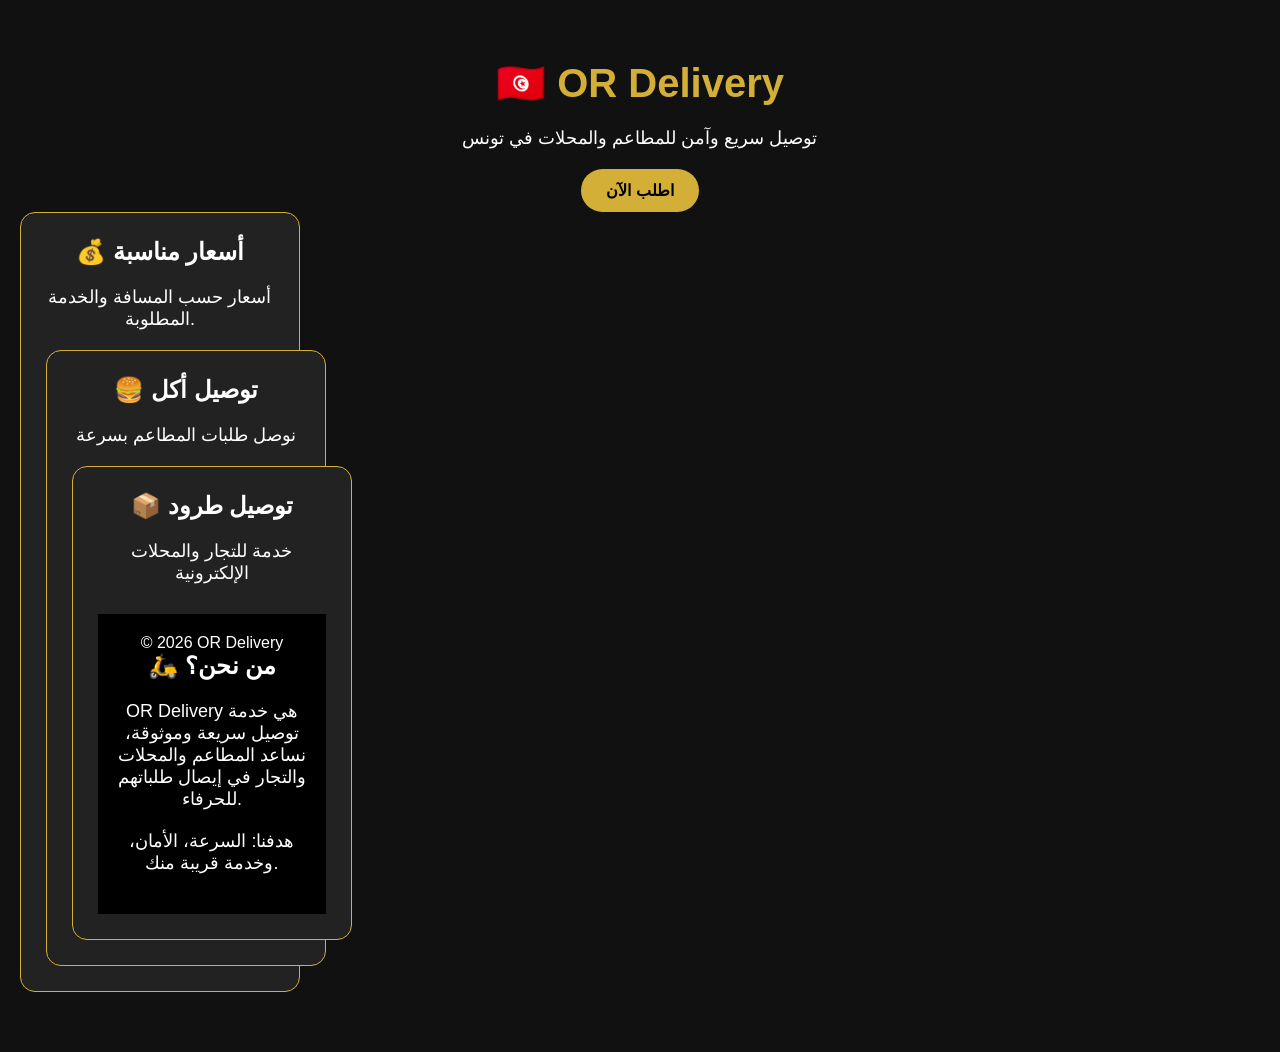
==== index.html @ 9775df67 "Update index.html" ====
<!DOCTYPE html>
<html lang="ar">
<head>
    <meta charset="UTF-8">
    <meta name="viewport" content="width=device-width, initial-scale=1.0">
    <title>OR Delivery</title>
    <link rel="stylesheet" href="style.css">


<section class="hero">
    <h1>🇹🇳 OR Delivery</h1>
    <p>توصيل سريع وآمن للمطاعم والمحلات في تونس</p>
    <a class="btn" href="https://wa.me/21694773359" target="_blank">اطلب الآن</a>

    <div class="card">
        <h2>💰 أسعار مناسبة</h2>
        <p>أسعار حسب المسافة والخدمة المطلوبة.</p>
    <div class="card">
        <h2>🍔 توصيل أكل</h2>
        <p>نوصل طلبات المطاعم بسرعة</p>
    <div class="card">
        <h2>📦 توصيل طرود</h2>
        <p>خدمة للتجار والمحلات الإلكترونية</p>
<footer>
    © 2026 OR Delivery
    <section class="about">
    <h2>🛵 من نحن؟</h2>
    <p>
        OR Delivery هي خدمة توصيل سريعة وموثوقة،
        نساعد المطاعم والمحلات والتجار في إيصال طلباتهم للحرفاء.
    </p>

    <p>
        هدفنا: السرعة، الأمان، وخدمة قريبة منك.
    </p>
</section>
</footer>

<script src="script.js"></script>

</body>
</html>
---- style.css ----
* {
    margin: 0;
    padding: 0;
    box-sizing: border-box;
    font-family: Arial, sans-serif;
}

body {
    background: #111;
    color: white;
}

header {
    background: #000;
    padding: 20px;
    text-align: center;
    border-bottom: 2px solid #d4af37;
}

.logo {
    color: #d4af37;
    font-size: 32px;
    font-weight: bold;
}

nav a {
    color: white;
    text-decoration: none;
    margin: 10px;
}

.hero {
    padding: 60px 20px;
    text-align: center;
}

.hero h1 {
    font-size: 40px;
    color: #d4af37;
}

.hero p {
    margin: 20px 0;
    font-size: 18px;
}

.btn {
    display: inline-block;
    background: #d4af37;
    color: black;
    padding: 12px 25px;
    border-radius: 30px;
    text-decoration: none;
    font-weight: bold;
}

.services {
    display: flex;
    justify-content: center;
    gap: 20px;
    padding: 40px 20px;
    flex-wrap: wrap;
}

.card {
    background: #222;
    padding: 25px;
    width: 280px;
    border-radius: 15px;
    text-align: center;
    border: 1px solid #d4af37;
}

footer {
    background: #000;
    text-align: center;
    padding: 20px;
    margin-top: 30px;
}
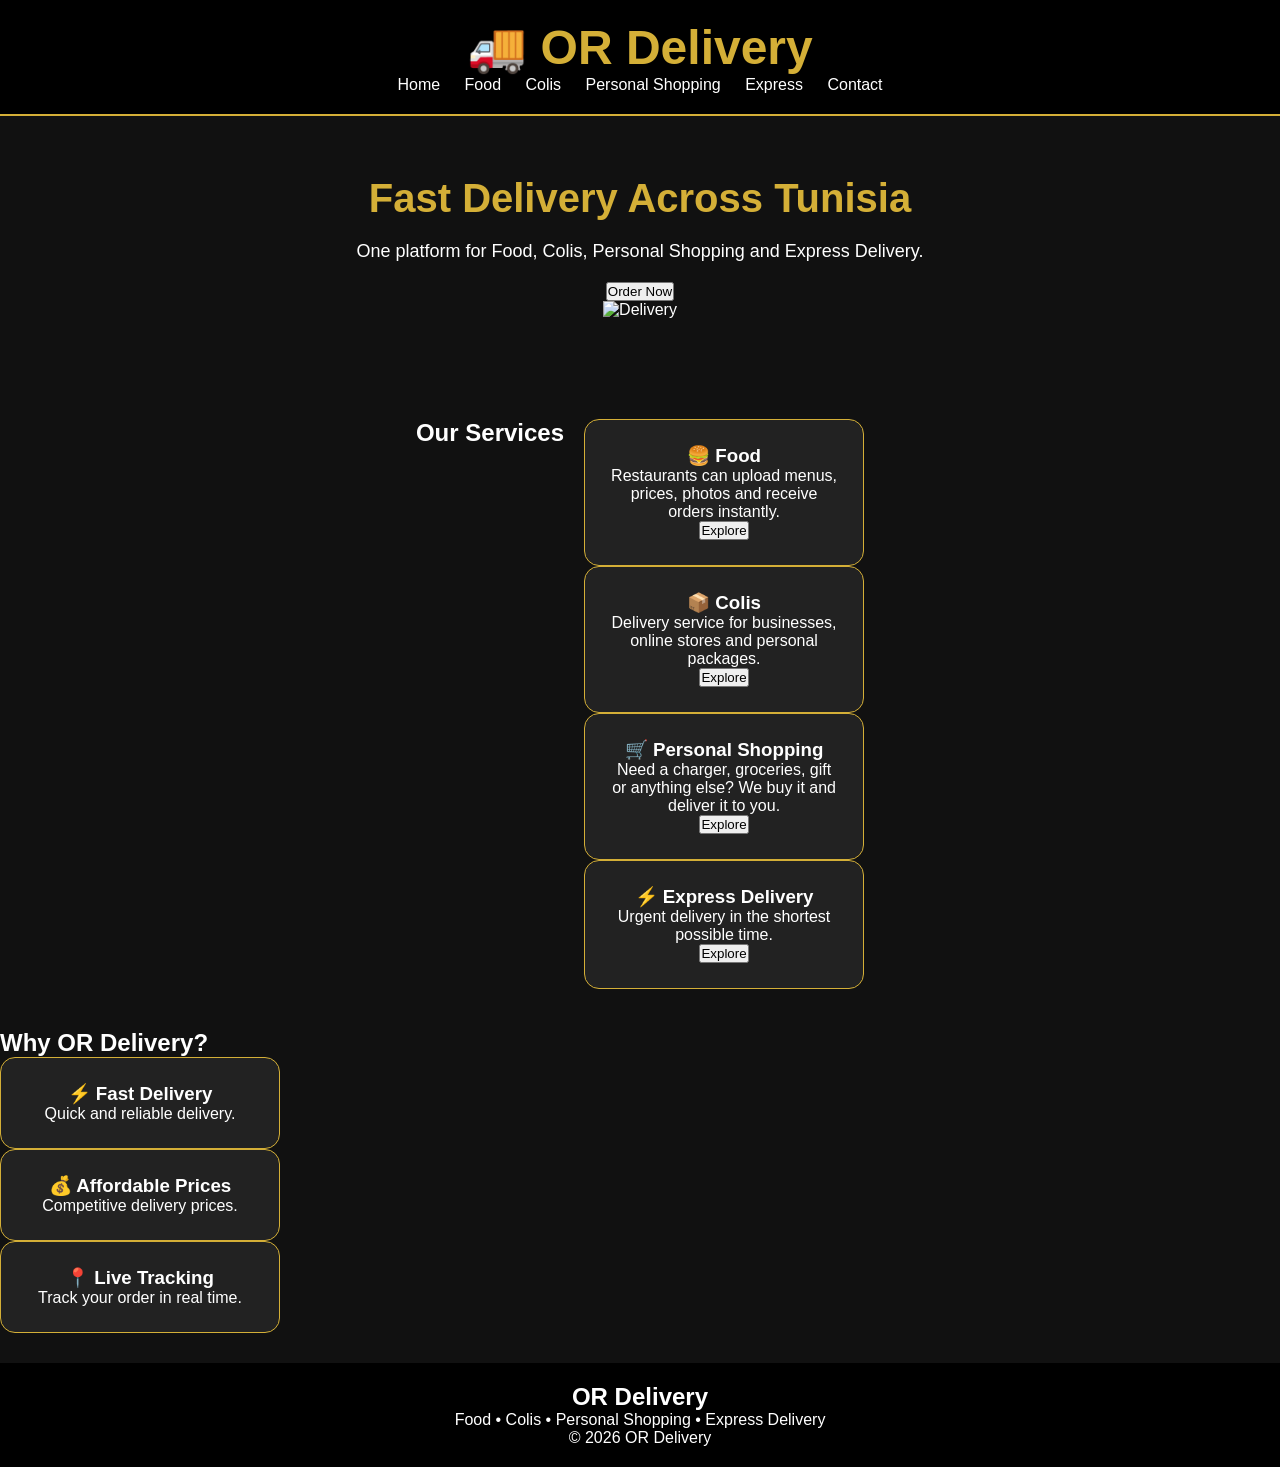
==== commit e51ab92f: "Update index.html" ====
--- a/index.html
+++ b/index.html
@@ -1,39 +1,130 @@
 <!DOCTYPE html>
-<html lang="ar">
+<html lang="en">
 <head>
     <meta charset="UTF-8">
     <meta name="viewport" content="width=device-width, initial-scale=1.0">
     <title>OR Delivery</title>
+
     <link rel="stylesheet" href="style.css">
+</head>
+<body>
 
+<header>
+    <div class="logo">
+        <h2>🚚 OR Delivery</h2>
+    </div>
+
+    <nav>
+        <a href="#">Home</a>
+        <a href="#">Food</a>
+        <a href="#">Colis</a>
+        <a href="#">Personal Shopping</a>
+        <a href="#">Express</a>
+        <a href="#">Contact</a>
+    </nav>
+</header>
 
 <section class="hero">
-    <h1>🇹🇳 OR Delivery</h1>
-    <p>توصيل سريع وآمن للمطاعم والمحلات في تونس</p>
-    <a class="btn" href="https://wa.me/21694773359" target="_blank">اطلب الآن</a>
 
-    <div class="card">
-        <h2>💰 أسعار مناسبة</h2>
-        <p>أسعار حسب المسافة والخدمة المطلوبة.</p>
-    <div class="card">
-        <h2>🍔 توصيل أكل</h2>
-        <p>نوصل طلبات المطاعم بسرعة</p>
-    <div class="card">
-        <h2>📦 توصيل طرود</h2>
-        <p>خدمة للتجار والمحلات الإلكترونية</p>
+    <div class="hero-text">
+        <h1>Fast Delivery Across Tunisia</h1>
+
+        <p>
+            One platform for Food, Colis,
+            Personal Shopping and Express Delivery.
+        </p>
+
+        <button>Order Now</button>
+    </div>
+
+    <div class="hero-image">
+        <img src="delivery.png" alt="Delivery">
+    </div>
+
+</section>
+
+<section class="services">
+
+<h2>Our Services</h2>
+
+<div class="grid">
+
+<div class="card">
+<h3>🍔 Food</h3>
+<p>
+Restaurants can upload menus,
+prices, photos and receive orders instantly.
+</p>
+<button>Explore</button>
+</div>
+
+<div class="card">
+<h3>📦 Colis</h3>
+<p>
+Delivery service for businesses,
+online stores and personal packages.
+</p>
+<button>Explore</button>
+</div>
+
+<div class="card">
+<h3>🛒 Personal Shopping</h3>
+<p>
+Need a charger, groceries,
+gift or anything else?
+We buy it and deliver it to you.
+</p>
+<button>Explore</button>
+</div>
+
+<div class="card">
+<h3>⚡ Express Delivery</h3>
+<p>
+Urgent delivery in the shortest
+possible time.
+</p>
+<button>Explore</button>
+</div>
+
+</div>
+
+</section>
+
+<section class="why">
+
+<h2>Why OR Delivery?</h2>
+
+<div class="grid">
+
+<div class="card">
+<h3>⚡ Fast Delivery</h3>
+<p>Quick and reliable delivery.</p>
+</div>
+
+<div class="card">
+<h3>💰 Affordable Prices</h3>
+<p>Competitive delivery prices.</p>
+</div>
+
+<div class="card">
+<h3>📍 Live Tracking</h3>
+<p>Track your order in real time.</p>
+</div>
+
+</div>
+
+</section>
+
 <footer>
-    © 2026 OR Delivery
-    <section class="about">
-    <h2>🛵 من نحن؟</h2>
-    <p>
-        OR Delivery هي خدمة توصيل سريعة وموثوقة،
-        نساعد المطاعم والمحلات والتجار في إيصال طلباتهم للحرفاء.
-    </p>
 
-    <p>
-        هدفنا: السرعة، الأمان، وخدمة قريبة منك.
-    </p>
-</section>
+<h2>OR Delivery</h2>
+
+<p>
+Food • Colis • Personal Shopping • Express Delivery
+</p>
+
+<p>© 2026 OR Delivery</p>
+
 </footer>
 
 <script src="script.js"></script>
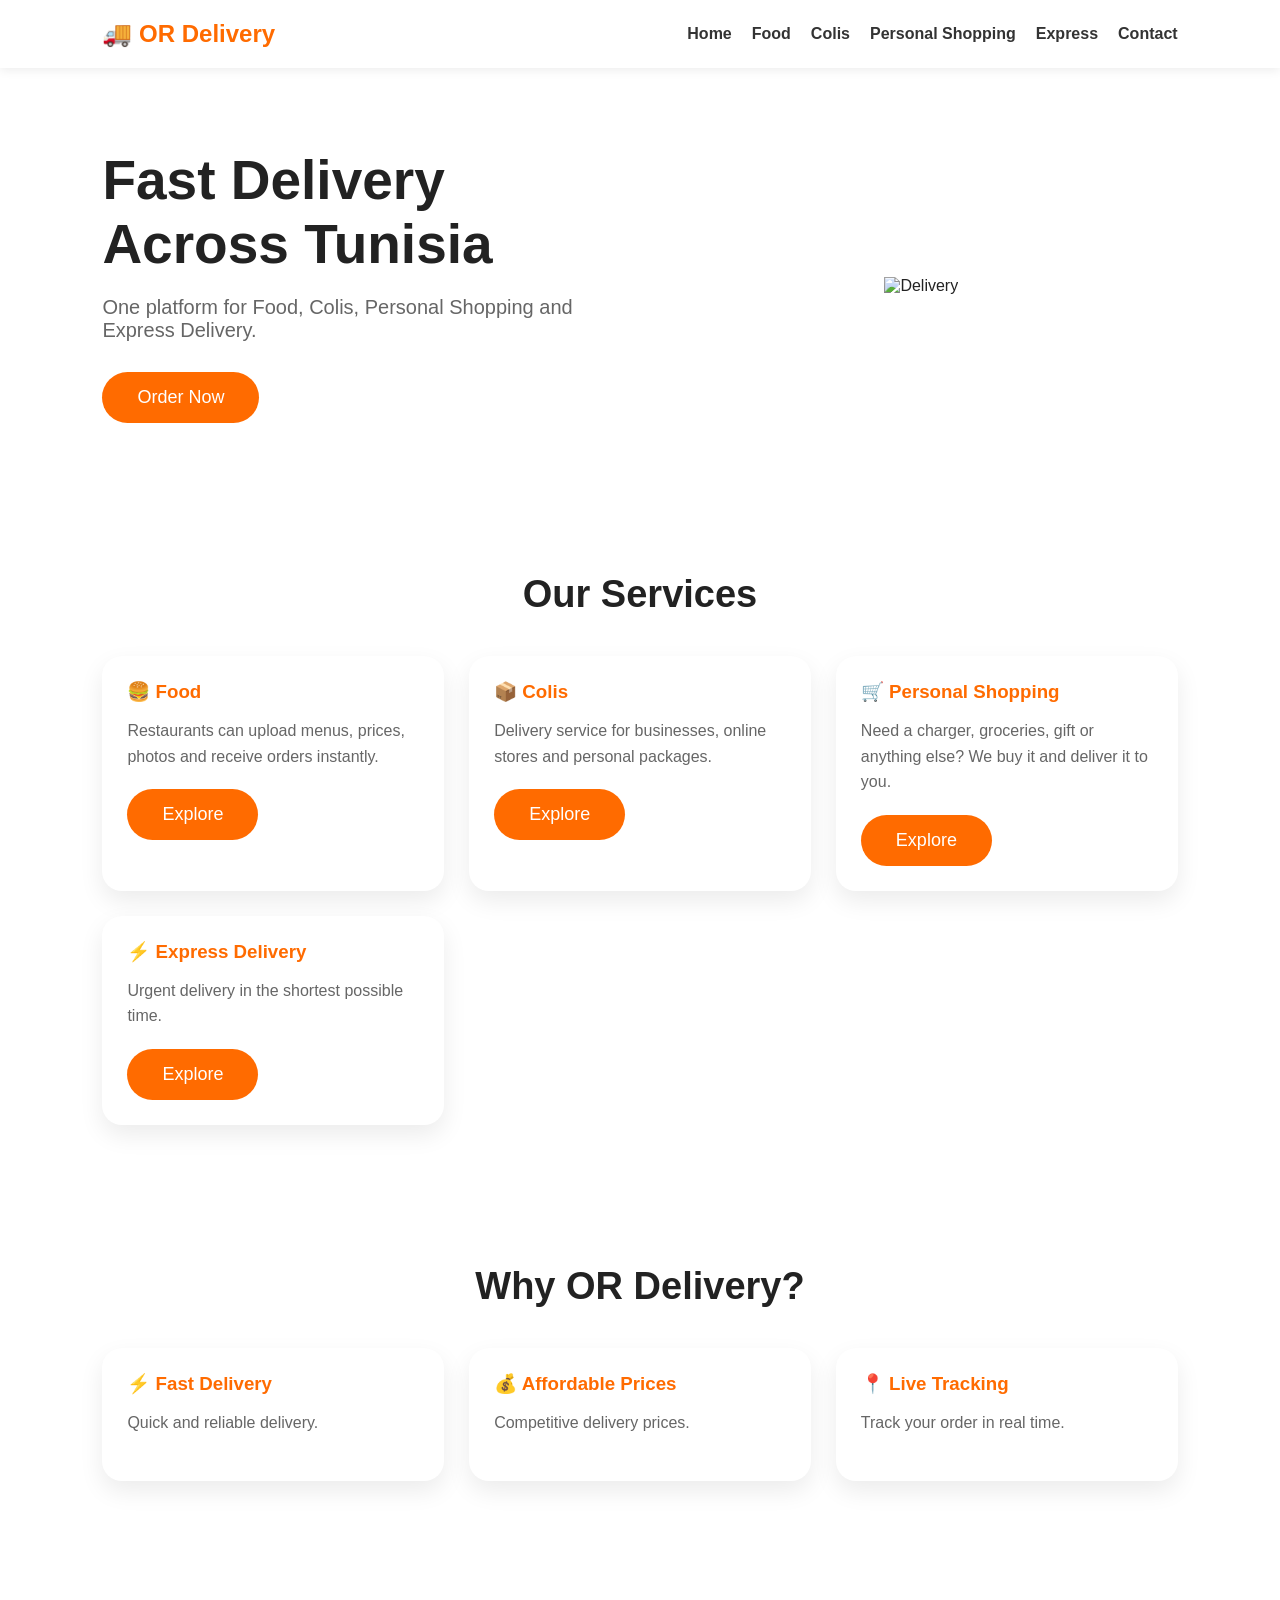
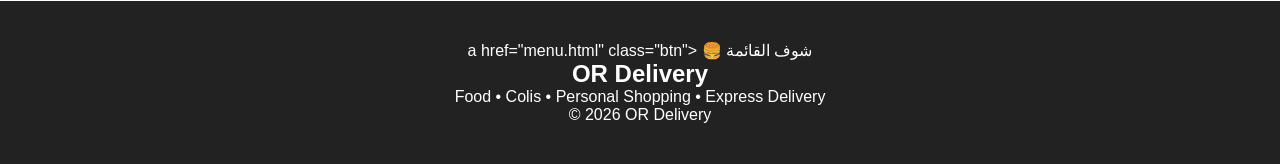
==== commit a2b9a5a8: "Update index.html" ====
--- a/index.html
+++ b/index.html
@@ -116,7 +116,9 @@
 </section>
 
 <footer>
-
+a href="menu.html" class="btn">
+🍔 شوف القائمة
+</a>
 <h2>OR Delivery</h2>
 
 <p>
--- a/style.css
+++ b/style.css
@@ -1,80 +1,163 @@
-
-* {
-    margin: 0;
-    padding: 0;
-    box-sizing: border-box;
-    font-family: Arial, sans-serif;
+*{
+    margin:0;
+    padding:0;
+    box-sizing:border-box;
+    font-family:Arial, Helvetica, sans-serif;
 }
 
-body {
-    background: #111;
-    color: white;
+body{
+    background:#ffffff;
+    color:#222;
 }
 
-header {
-    background: #000;
-    padding: 20px;
-    text-align: center;
-    border-bottom: 2px solid #d4af37;
+header{
+    display:flex;
+    justify-content:space-between;
+    align-items:center;
+    padding:20px 8%;
+    background:#fff;
+    box-shadow:0 2px 10px rgba(0,0,0,.08);
+    position:sticky;
+    top:0;
 }
 
-.logo {
-    color: #d4af37;
-    font-size: 32px;
-    font-weight: bold;
+.logo h2{
+    color:#ff6b00;
 }
 
-nav a {
-    color: white;
-    text-decoration: none;
-    margin: 10px;
+nav{
+    display:flex;
+    gap:20px;
 }
 
-.hero {
-    padding: 60px 20px;
-    text-align: center;
+nav a{
+    text-decoration:none;
+    color:#333;
+    font-weight:bold;
+    transition:.3s;
 }
 
-.hero h1 {
-    font-size: 40px;
-    color: #d4af37;
+nav a:hover{
+    color:#ff6b00;
 }
 
-.hero p {
-    margin: 20px 0;
-    font-size: 18px;
+.hero{
+    display:flex;
+    justify-content:space-between;
+    align-items:center;
+    padding:80px 8%;
+    gap:50px;
+    flex-wrap:wrap;
 }
 
-.btn {
-    display: inline-block;
-    background: #d4af37;
-    color: black;
-    padding: 12px 25px;
-    border-radius: 30px;
-    text-decoration: none;
-    font-weight: bold;
+.hero-text{
+    flex:1;
 }
 
-.services {
-    display: flex;
-    justify-content: center;
-    gap: 20px;
-    padding: 40px 20px;
-    flex-wrap: wrap;
+.hero-text h1{
+    font-size:55px;
+    margin-bottom:20px;
 }
 
-.card {
-    background: #222;
-    padding: 25px;
-    width: 280px;
-    border-radius: 15px;
-    text-align: center;
-    border: 1px solid #d4af37;
+.hero-text p{
+    font-size:20px;
+    color:#666;
+    margin-bottom:30px;
 }
 
-footer {
-    background: #000;
-    text-align: center;
-    padding: 20px;
-    margin-top: 30px;
+button{
+    background:#ff6b00;
+    color:white;
+    border:none;
+    padding:15px 35px;
+    border-radius:50px;
+    cursor:pointer;
+    font-size:18px;
+    transition:.3s;
 }
+
+button:hover{
+    background:#e65c00;
+}
+
+.hero-image{
+    flex:1;
+    text-align:center;
+}
+
+.hero-image img{
+    width:100%;
+    max-width:500px;
+}
+
+.services,
+.why{
+    padding:70px 8%;
+}
+
+.services h2,
+.why h2{
+    text-align:center;
+    margin-bottom:40px;
+    font-size:38px;
+}
+
+.grid{
+    display:grid;
+    grid-template-columns:repeat(auto-fit,minmax(260px,1fr));
+    gap:25px;
+}
+
+.card{
+    background:white;
+    border-radius:20px;
+    padding:25px;
+    box-shadow:0 10px 25px rgba(0,0,0,.08);
+    transition:.3s;
+}
+
+.card:hover{
+    transform:translateY(-8px);
+}
+
+.card h3{
+    color:#ff6b00;
+    margin-bottom:15px;
+}
+
+.card p{
+    color:#666;
+    margin-bottom:20px;
+    line-height:1.6;
+}
+
+footer{
+    background:#222;
+    color:white;
+    text-align:center;
+    padding:40px 20px;
+    margin-top:50px;
+}
+
+@media(max-width:768px){
+
+header{
+    flex-direction:column;
+    gap:15px;
+}
+
+nav{
+    flex-wrap:wrap;
+    justify-content:center;
+}
+
+.hero{
+    flex-direction:column-reverse;
+    text-align:center;
+}
+
+.hero-text h1{
+    font-size:38px;
+}
+
+}
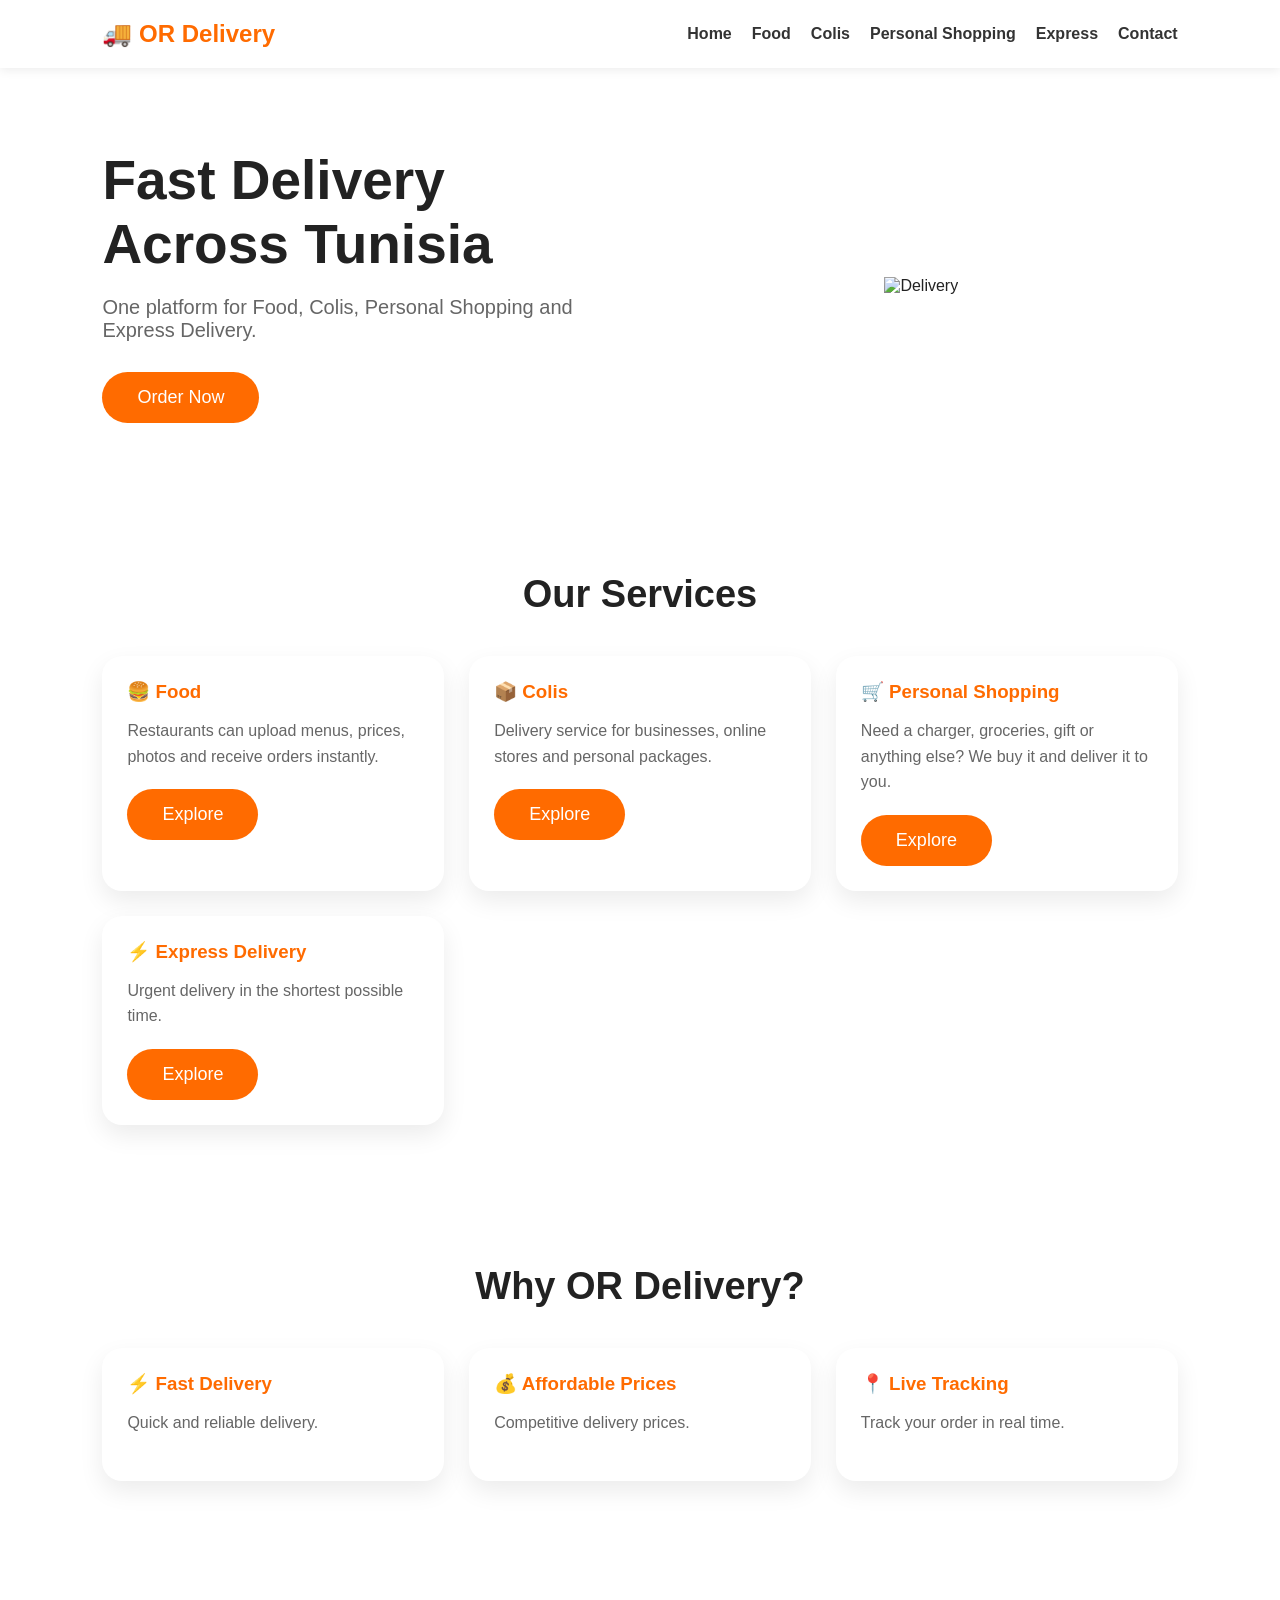
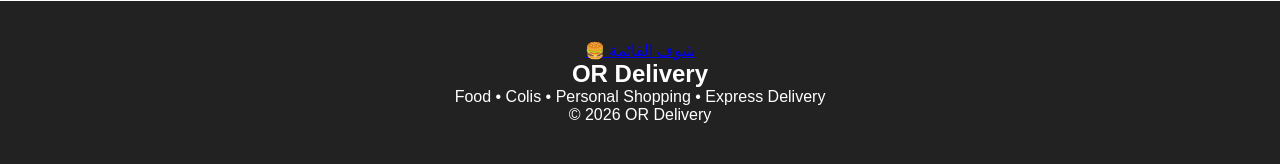
==== commit 08d2b4ca: "Update index.html" ====
--- a/index.html
+++ b/index.html
@@ -34,7 +34,7 @@
             Personal Shopping and Express Delivery.
         </p>
 
-        <button>Order Now</button>
+        <button onclick="window.location.href='menu.html'">Order Now</button>
     </div>
 
     <div class="hero-image">
@@ -55,7 +55,11 @@
 Restaurants can upload menus,
 prices, photos and receive orders instantly.
 </p>
-<button>Explore</button>
+
+<button onclick="window.location.href='food.html'">
+Explore
+</button>
+
 </div>
 
 <div class="card">
@@ -116,9 +120,11 @@
 </section>
 
 <footer>
-a href="menu.html" class="btn">
+
+<a href="menu.html" class="btn">
 🍔 شوف القائمة
 </a>
+
 <h2>OR Delivery</h2>
 
 <p>
@@ -131,5 +137,39 @@
 
 <script src="script.js"></script>
 
+<script type="module">
+
+import { initializeApp } from
+"https://www.gstatic.com/firebasejs/12.16.0/firebase-app.js";
+
+import { getAnalytics } from
+"https://www.gstatic.com/firebasejs/12.16.0/firebase-analytics.js";
+
+
+const firebaseConfig = {
+
+    apiKey: "AIzaSyCA0-yi6utUJaq4DeW_nIAqbMMCvHA5YV8",
+
+    authDomain: "or-delivery.firebaseapp.com",
+
+    projectId: "or-delivery",
+
+    storageBucket: "or-delivery.firebasestorage.app",
+
+    messagingSenderId: "861150247174",
+
+    appId: "1:861150247174:web:a53b38d8e85a5b55b78687",
+
+    measurementId: "G-QF1CYPZ2XJ"
+
+};
+
+
+const app = initializeApp(firebaseConfig);
+
+const analytics = getAnalytics(app);
+
+</script>
+
 </body>
 </html>
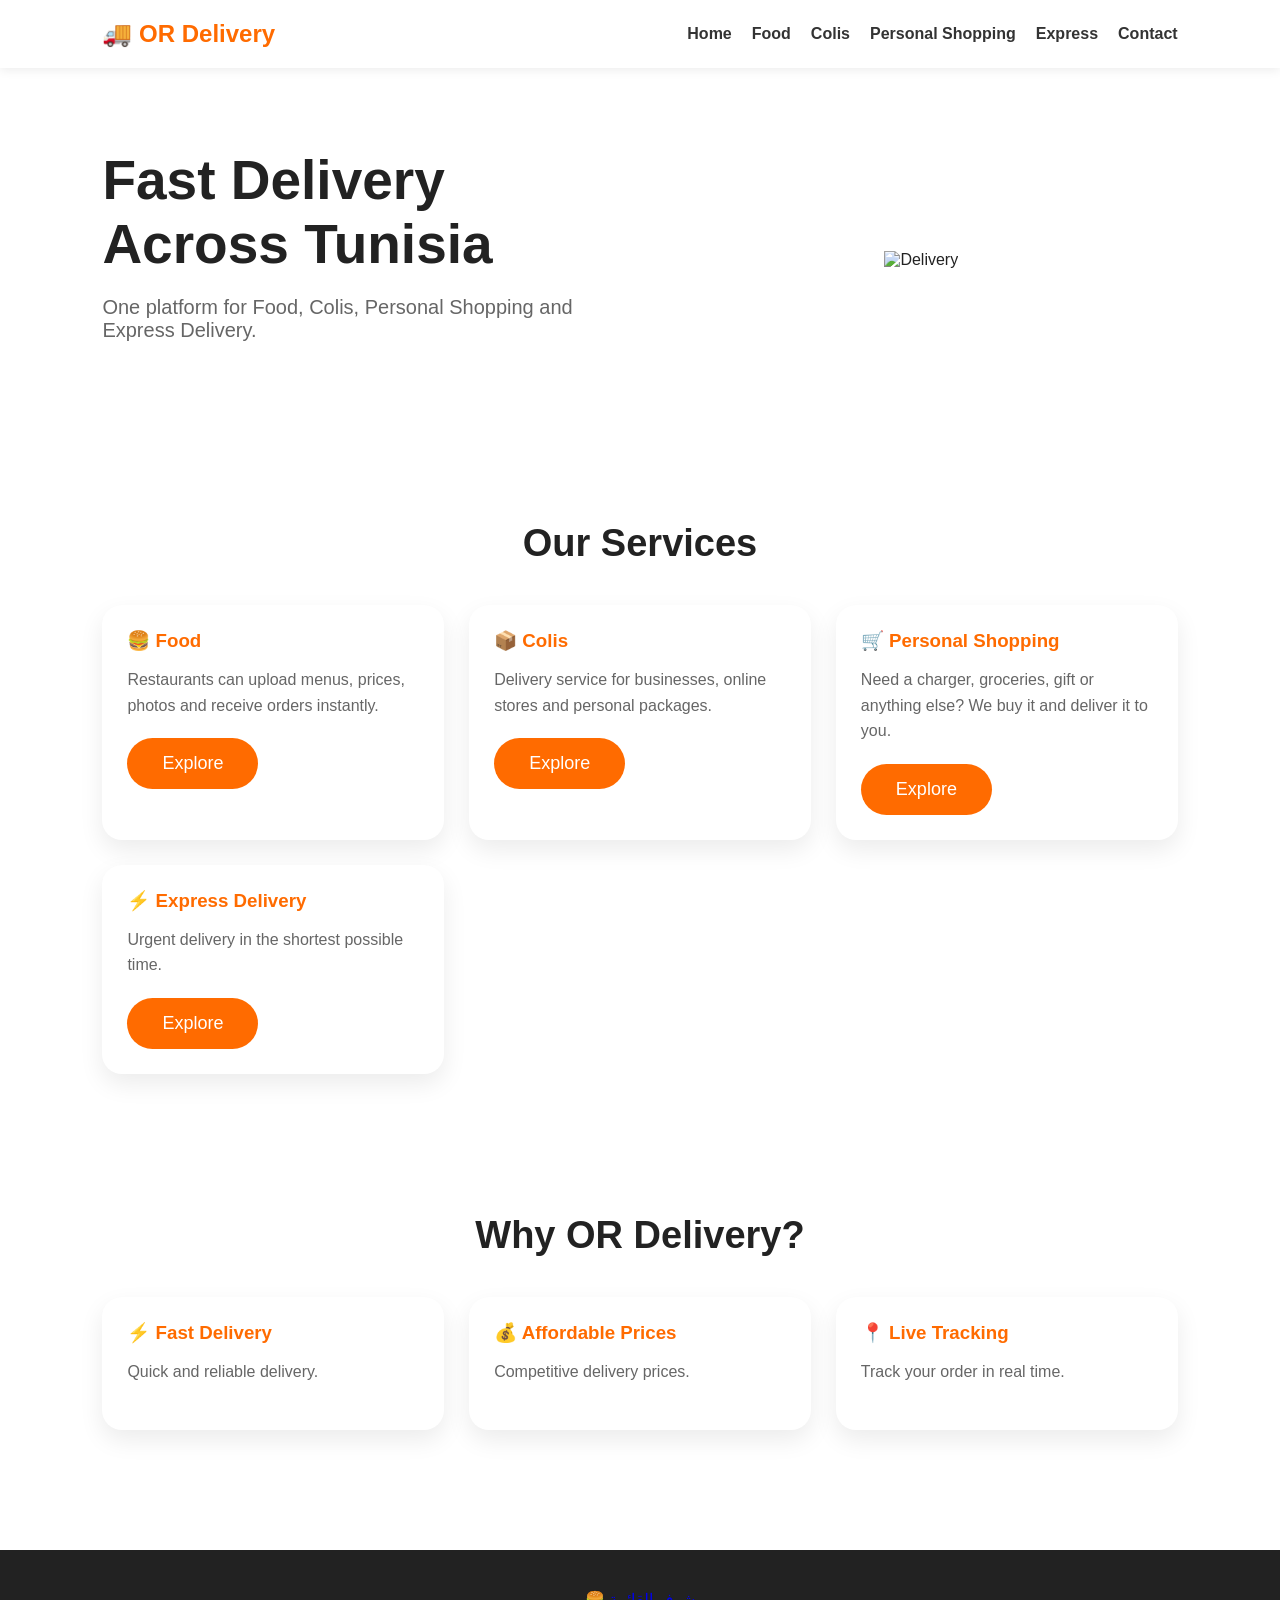
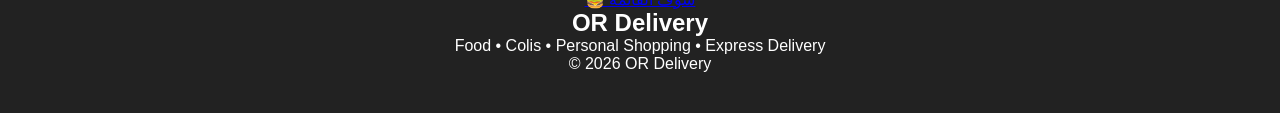
==== commit c0dd8e03: "Update index.html" ====
--- a/index.html
+++ b/index.html
@@ -33,8 +33,6 @@
             One platform for Food, Colis,
             Personal Shopping and Express Delivery.
         </p>
-
-        <button onclick="window.location.href='menu.html'">Order Now</button>
     </div>
 
     <div class="hero-image">
@@ -145,7 +143,6 @@
 import { getAnalytics } from
 "https://www.gstatic.com/firebasejs/12.16.0/firebase-analytics.js";
 
-
 const firebaseConfig = {
 
     apiKey: "AIzaSyCA0-yi6utUJaq4DeW_nIAqbMMCvHA5YV8",
@@ -158,12 +155,11 @@
 
     messagingSenderId: "861150247174",
 
-    appId: "1:861150247174:web:a53b38d8e85a5b55b78687",
+    appId: "1:861150247174:web:a53b38e85a5b55b78687",
 
     measurementId: "G-QF1CYPZ2XJ"
 
 };
-
 
 const app = initializeApp(firebaseConfig);
 
